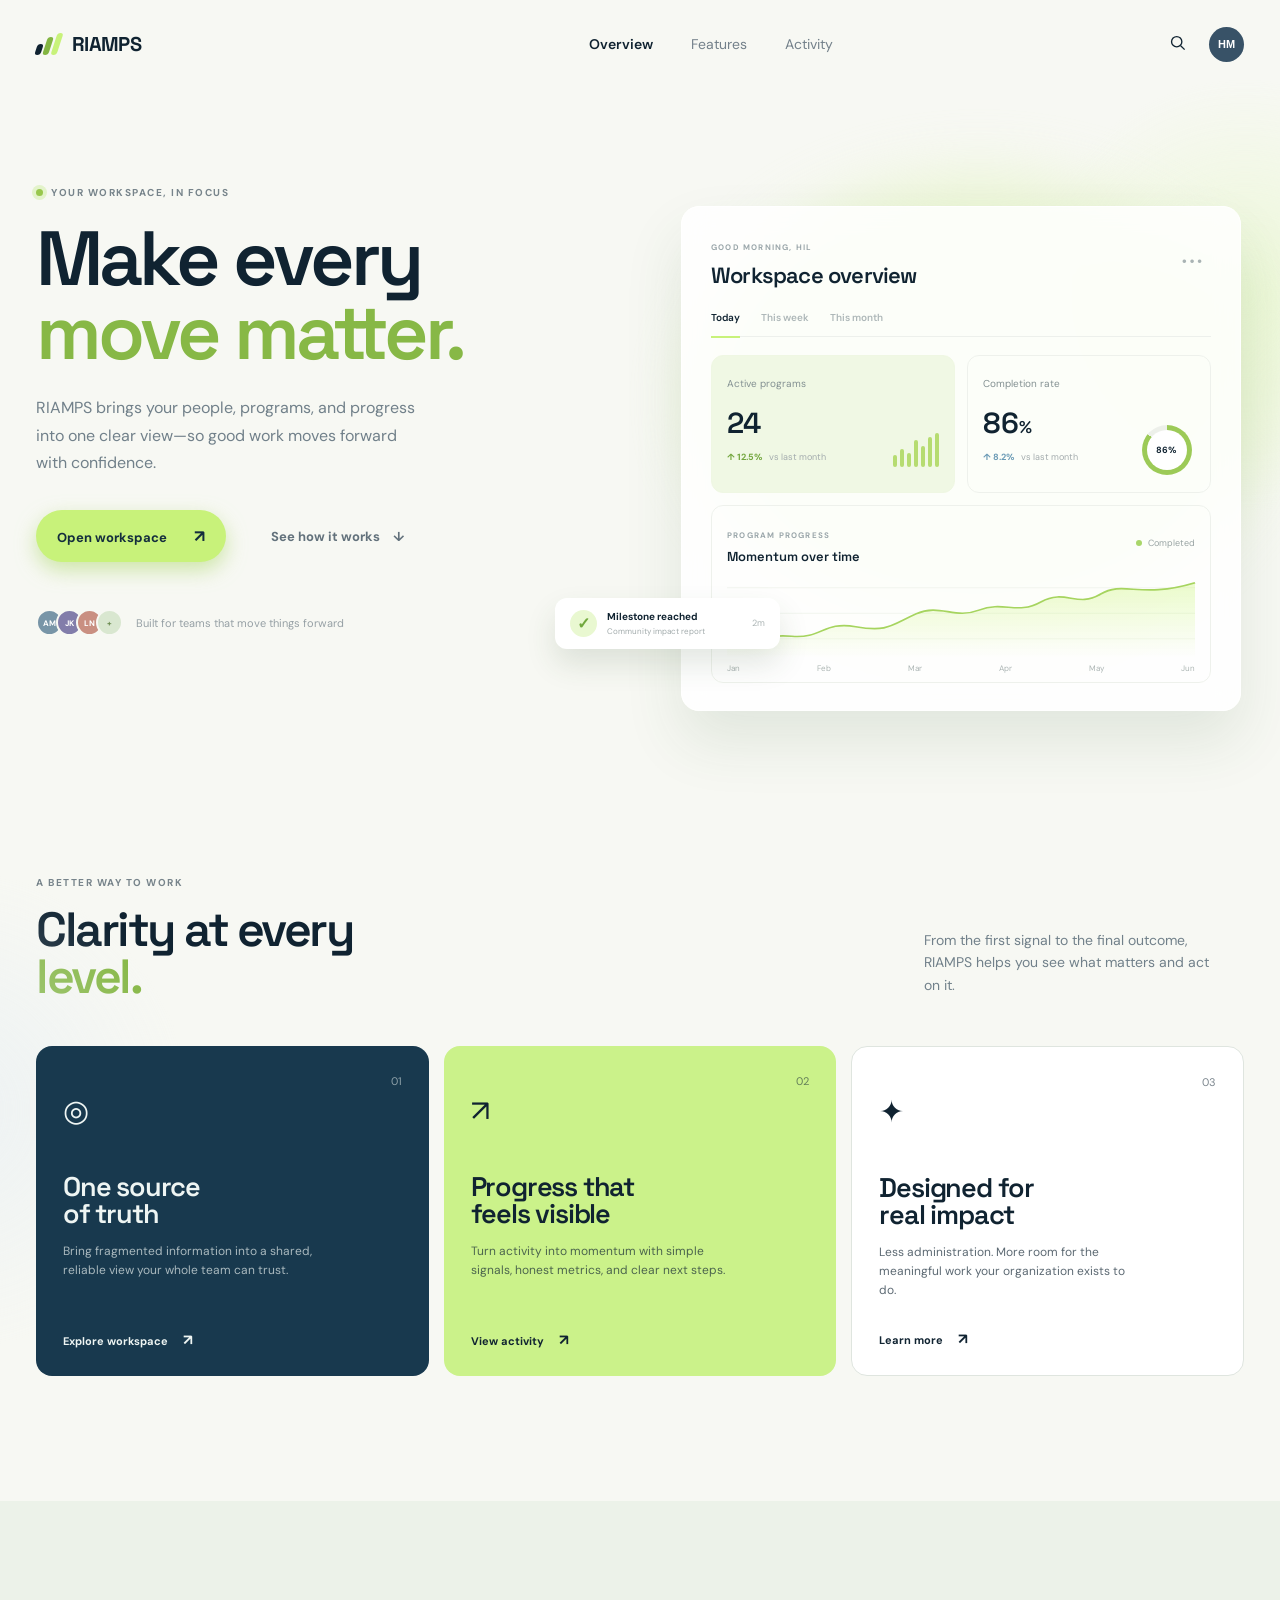
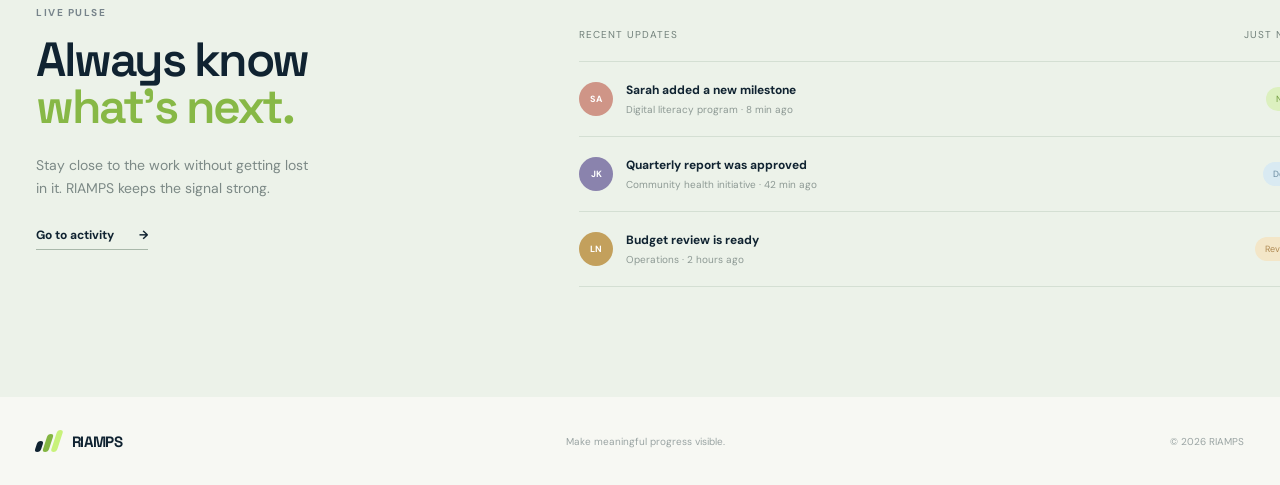
==== index.html @ b6c34f42 "Create modern responsive RIAMPS frontend" ====
<!doctype html>
<html lang="en">
  <head>
    <meta charset="UTF-8" />
    <meta name="viewport" content="width=device-width, initial-scale=1.0" />
    <meta name="theme-color" content="#071a2b" />
    <meta name="description" content="RIAMPS — one calm workspace for people, work, and insight." />
    <title>RIAMPS — Modern operations workspace</title>
    <link rel="preconnect" href="https://fonts.googleapis.com" />
    <link rel="preconnect" href="https://fonts.gstatic.com" crossorigin />
    <link href="https://fonts.googleapis.com/css2?family=DM+Sans:wght@400;500;600;700&family=Space+Grotesk:wght@500;600;700&display=swap" rel="stylesheet" />
    <link rel="stylesheet" href="styles.css" />
  </head>
  <body>
    <div class="ambient ambient-one"></div>
    <div class="ambient ambient-two"></div>

    <header class="site-header">
      <a class="brand" href="#top" aria-label="RIAMPS home">
        <span class="brand-mark"><span></span><span></span><span></span></span>
        <span>RIAMPS</span>
      </a>
      <nav class="main-nav" aria-label="Main navigation">
        <a class="active" href="#overview">Overview</a>
        <a href="#features">Features</a>
        <a href="#activity">Activity</a>
      </nav>
      <div class="header-actions">
        <button class="icon-button" aria-label="Search"><svg viewBox="0 0 24 24" aria-hidden="true"><circle cx="11" cy="11" r="6.5"></circle><path d="m16 16 5 5"></path></svg></button>
        <button class="avatar" aria-label="Open profile">HM</button>
        <button class="mobile-menu" aria-label="Open menu">☰</button>
      </div>
    </header>

    <main id="top">
      <section class="hero" id="overview">
        <div class="hero-copy">
          <div class="eyebrow"><span class="live-dot"></span> Your workspace, in focus</div>
          <h1>Make every<br /><em>move matter.</em></h1>
          <p class="hero-text">RIAMPS brings your people, programs, and progress into one clear view—so good work moves forward with confidence.</p>
          <div class="hero-actions">
            <a class="button button-primary" href="#workspace">Open workspace <span>↗</span></a>
            <a class="button button-quiet" href="#features">See how it works <span>↓</span></a>
          </div>
          <div class="trusted"><div class="mini-avatars"><i>AM</i><i>JK</i><i>LN</i><i>+</i></div><span>Built for teams that move things forward</span></div>
        </div>
        <div class="hero-visual" id="workspace">
          <div class="visual-glow"></div>
          <div class="dashboard-card">
            <div class="dash-top"><div><span class="small-label">Good morning, Hil</span><h2>Workspace overview</h2></div><button class="more">•••</button></div>
            <div class="dash-date"><span class="date-pill active">Today</span><span class="date-pill">This week</span><span class="date-pill">This month</span></div>
            <div class="stat-grid"><div class="stat-card accent"><span>Active programs</span><strong>24</strong><small><b>↑ 12.5%</b> vs last month</small><div class="spark"><i></i><i></i><i></i><i></i><i></i><i></i><i></i></div></div><div class="stat-card"><span>Completion rate</span><strong>86<span>%</span></strong><small><b class="blue">↑ 8.2%</b> vs last month</small><div class="ring"><div>86%</div></div></div></div>
            <div class="chart-card"><div class="chart-heading"><div><span class="small-label">Program progress</span><h3>Momentum over time</h3></div><span class="legend"><i></i> Completed</span></div><svg class="chart" viewBox="0 0 520 130" preserveAspectRatio="none" aria-label="Upward progress chart"><defs><linearGradient id="area" x1="0" x2="0" y1="0" y2="1"><stop offset="0" stop-color="#c5f36a" stop-opacity=".34"/><stop offset="1" stop-color="#c5f36a" stop-opacity="0"/></linearGradient></defs><path class="grid-line" d="M0 20H520M0 60H520M0 100H520"/><path class="area" d="M0 108 C35 108 38 92 72 96 S107 72 143 81 S183 78 210 61 S252 70 280 55 S322 63 349 42 S389 52 415 30 S459 38 520 12 V130 H0Z"/><path class="line" d="M0 108 C35 108 38 92 72 96 S107 72 143 81 S183 78 210 61 S252 70 280 55 S322 63 349 42 S389 52 415 30 S459 38 520 12"/></svg><div class="chart-labels"><span>Jan</span><span>Feb</span><span>Mar</span><span>Apr</span><span>May</span><span>Jun</span></div></div>
          </div>
          <div class="floating-note"><span class="check">✓</span><div><strong>Milestone reached</strong><small>Community impact report</small></div><span class="note-time">2m</span></div>
        </div>
      </section>

      <section class="feature-section" id="features">
        <div class="section-heading"><div><span class="eyebrow">A better way to work</span><h2>Clarity at every<br /><em>level.</em></h2></div><p>From the first signal to the final outcome, RIAMPS helps you see what matters and act on it.</p></div>
        <div class="feature-grid"><article class="feature-card feature-dark"><span class="feature-number">01</span><div class="feature-icon">◎</div><h3>One source<br />of truth</h3><p>Bring fragmented information into a shared, reliable view your whole team can trust.</p><a href="#workspace">Explore workspace <span>↗</span></a></article><article class="feature-card feature-lime"><span class="feature-number">02</span><div class="feature-icon">↗</div><h3>Progress that<br />feels visible</h3><p>Turn activity into momentum with simple signals, honest metrics, and clear next steps.</p><a href="#activity">View activity <span>↗</span></a></article><article class="feature-card feature-paper"><span class="feature-number">03</span><div class="feature-icon">✦</div><h3>Designed for<br />real impact</h3><p>Less administration. More room for the meaningful work your organization exists to do.</p><a href="#top">Learn more <span>↗</span></a></article></div>
      </section>

      <section class="activity-section" id="activity"><div class="activity-intro"><span class="eyebrow">Live pulse</span><h2>Always know<br /><em>what’s next.</em></h2><p>Stay close to the work without getting lost in it. RIAMPS keeps the signal strong.</p><a class="text-link" href="#top">Go to activity <span>→</span></a></div><div class="activity-list"><div class="activity-header"><span>Recent updates</span><span>Just now</span></div><div class="activity-item"><span class="activity-avatar coral">SA</span><div><strong>Sarah added a new milestone</strong><small>Digital literacy program · 8 min ago</small></div><span class="status status-new">New</span></div><div class="activity-item"><span class="activity-avatar violet">JK</span><div><strong>Quarterly report was approved</strong><small>Community health initiative · 42 min ago</small></div><span class="status status-done">Done</span></div><div class="activity-item"><span class="activity-avatar gold">LN</span><div><strong>Budget review is ready</strong><small>Operations · 2 hours ago</small></div><span class="status status-review">Review</span></div></div></section>
    </main>
    <footer><a class="brand" href="#top"><span class="brand-mark"><span></span><span></span><span></span></span><span>RIAMPS</span></a><span>Make meaningful progress visible.</span><span>© 2026 RIAMPS</span></footer>
    <script src="app.js"></script>
  </body>
</html>
---- styles.css ----
:root { --ink:#102331; --muted:#71808a; --lime:#c8f27a; --paper:#f7f8f3; --line:#dfe5df; --blue:#193f59; }
* { box-sizing:border-box; }
html { scroll-behavior:smooth; }
body { margin:0; color:var(--ink); background:var(--paper); font-family:'DM Sans',sans-serif; overflow-x:hidden; }
a { color:inherit; text-decoration:none; }
.ambient { position:absolute; border-radius:50%; pointer-events:none; filter:blur(1px); opacity:.55; }
.ambient-one { width:450px;height:450px;right:-190px;top:70px;background:radial-gradient(circle,#e4f8c1 0,transparent 68%); }
.ambient-two { width:500px;height:500px;left:-300px;top:860px;background:radial-gradient(circle,#e5edf4 0,transparent 68%); }
.site-header { width:min(1240px,calc(100% - 72px)); margin:auto; min-height:88px; display:flex; align-items:center; justify-content:space-between; position:relative; z-index:2; }
.brand { display:flex; align-items:center; gap:11px; font:700 20px 'Space Grotesk',sans-serif; letter-spacing:-.7px; }
.brand-mark { display:flex; align-items:flex-end; gap:3px; width:25px; height:22px; }
.brand-mark span { display:block; width:6px; border-radius:5px; background:var(--ink); transform:skew(-18deg); }.brand-mark span:nth-child(1){height:11px}.brand-mark span:nth-child(2){height:18px;background:#83b541}.brand-mark span:nth-child(3){height:22px;background:var(--lime)}
.main-nav { display:flex; gap:38px; margin-left:120px; color:#73808a; font-size:14px; }.main-nav a { padding:10px 0; }.main-nav .active,.main-nav a:hover { color:var(--ink); font-weight:600; }
.header-actions { display:flex; gap:16px; align-items:center; }.icon-button,.more { background:transparent;border:0;color:var(--ink);cursor:pointer; }.icon-button svg { width:19px; height:19px; fill:none; stroke:currentColor; stroke-width:1.7; }.avatar { border:0; width:35px;height:35px;border-radius:50%; color:white; background:#385267; font-size:11px; font-weight:700; }.mobile-menu{display:none;border:0;background:none;font-size:22px}
.hero { width:min(1240px,calc(100% - 72px)); min-height:700px; margin:auto; display:grid; grid-template-columns:43% 57%; align-items:center; padding:38px 0 92px; }.hero-copy { position:relative; z-index:1; }.eyebrow { display:flex;align-items:center;gap:8px;text-transform:uppercase;letter-spacing:1.5px;font-size:10px;font-weight:700;color:#77848b; }.live-dot { width:7px;height:7px;border-radius:50%;background:#98c74c;box-shadow:0 0 0 4px #e3f3ca; }
h1,h2,h3,p { margin-top:0; }.hero h1 { font:600 clamp(54px,6vw,82px)/.96 'Space Grotesk',sans-serif; letter-spacing:-4px; margin:23px 0 25px; }.hero h1 em,.section-heading em,.activity-intro em { font-style:normal;color:#87b846; }.hero-text { max-width:390px; color:var(--muted); font-size:16px; line-height:1.7; }.hero-actions { display:flex;align-items:center;gap:24px;margin:34px 0 47px; }.button { border-radius:50px; padding:15px 21px; font-size:13px;font-weight:700; }.button-primary { color:#142d3d;background:var(--lime); box-shadow:0 8px 20px #b9dd82aa; }.button-primary span { margin-left:24px;font-size:17px; }.button-quiet { color:#62717b; }.button-quiet span { margin-left:10px; }.trusted { display:flex;align-items:center;gap:13px;color:#96a0a5;font-size:11px; }.mini-avatars { display:flex; }.mini-avatars i { display:grid;place-items:center;width:27px;height:27px;border-radius:50%;border:2px solid var(--paper);margin-left:-7px;background:#e5b58c;color:#fff;font-style:normal;font-size:8px;font-weight:700; }.mini-avatars i:first-child{margin:0;background:#7895a7}.mini-avatars i:nth-child(2){background:#827daa}.mini-avatars i:nth-child(3){background:#c98f81}.mini-avatars i:last-child{background:#d9e7d0;color:#6d8c52}
.hero-visual { position:relative; height:475px; }.visual-glow { position:absolute; width:570px;height:450px;top:0;right:-20px;background:#e6f4ca;filter:blur(30px);border-radius:50%;opacity:.75; }.dashboard-card { position:absolute;z-index:1;top:32px;right:3px;width:min(560px,100%);min-height:430px;border:1px solid #fff;background:#ffffffd9;box-shadow:0 30px 60px #2f58321c;border-radius:18px;padding:27px 29px;backdrop-filter:blur(12px); }.dash-top,.chart-heading,.activity-header,.activity-item { display:flex;justify-content:space-between;align-items:center; }.small-label { color:#9aa6aa;text-transform:uppercase;letter-spacing:1.2px;font-size:8px;font-weight:700; }.dash-top h2 { font:600 22px 'Space Grotesk';letter-spacing:-.8px;margin:6px 0 0; }.more { letter-spacing:3px;color:#a9b3b4; }.dash-date { border-bottom:1px solid #edf0ec;margin:22px 0 18px;padding-bottom:12px;display:flex;gap:21px;color:#adb7b8;font-size:10px;font-weight:600; }.date-pill.active { color:var(--ink);position:relative; }.date-pill.active:after{content:'';position:absolute;left:0;right:0;bottom:-14px;height:2px;background:var(--lime)}.stat-grid {display:grid;grid-template-columns:1fr 1fr;gap:12px}.stat-card { min-height:138px;border:1px solid #eef1ec;border-radius:12px;padding:15px;position:relative;overflow:hidden; }.stat-card.accent{background:#f0f8e4;border-color:#eff7e3}.stat-card>span{font-size:10px;color:#839092}.stat-card strong{display:block;font:600 29px 'Space Grotesk';margin:12px 0 3px}.stat-card strong span{font-size:17px}.stat-card small{font-size:9px;color:#a3abad}.stat-card small b{color:#73a63e;margin-right:4px}.stat-card small b.blue{color:#6a9ab5}.spark{position:absolute;right:15px;bottom:25px;display:flex;align-items:end;gap:3px;height:34px}.spark i{display:block;width:4px;background:#b6dc71;border-radius:3px}.spark i:nth-child(1){height:12px}.spark i:nth-child(2){height:18px}.spark i:nth-child(3){height:14px}.spark i:nth-child(4){height:27px}.spark i:nth-child(5){height:21px}.spark i:nth-child(6){height:30px}.spark i:nth-child(7){height:34px}.ring{position:absolute;right:18px;bottom:17px;width:50px;height:50px;border-radius:50%;background:conic-gradient(#9cca57 0 86%,#edf0ea 86%);display:grid;place-items:center}.ring:after{content:'';position:absolute;inset:5px;background:#fff;border-radius:50%}.ring div{position:relative;z-index:1;font-size:9px;font-weight:700}.chart-card{border:1px solid #eef1ec;border-radius:12px;padding:16px 15px 9px;margin-top:12px}.chart-heading h3{margin:5px 0 0;font:600 13px 'Space Grotesk'}.legend{font-size:9px;color:#98a3a3}.legend i{display:inline-block;width:6px;height:6px;background:#a9d66a;border-radius:50%;margin-right:4px}.chart{width:100%;height:83px;margin-top:10px;overflow:visible}.grid-line{stroke:#eef2eb;stroke-width:1}.area{fill:url(#area)}.line{fill:none;stroke:#a6d45f;stroke-width:2.5}.chart-labels{display:flex;justify-content:space-between;color:#abb4b3;font-size:8px}.floating-note{position:absolute;z-index:2;bottom:0;left:0;display:flex;align-items:center;gap:10px;background:#fff;padding:12px 15px;border-radius:12px;box-shadow:0 15px 30px #36512b22;min-width:225px}.check{display:grid;place-items:center;width:27px;height:27px;border-radius:50%;background:#e9f8d1;color:#71a83d;font-weight:bold}.floating-note strong{display:block;font-size:10px}.floating-note small{display:block;color:#a1aaab;font-size:8px;margin-top:3px}.note-time{margin-left:auto;color:#abb4b4;font-size:9px}
.feature-section { width:min(1240px,calc(100% - 72px));margin:auto;padding:88px 0 125px; }.section-heading{display:flex;justify-content:space-between;align-items:end;margin-bottom:46px}.section-heading h2,.activity-intro h2{font:600 48px/.98 'Space Grotesk';letter-spacing:-2.5px;margin:17px 0 0}.section-heading p{max-width:290px;margin:0 30px 4px 0;color:var(--muted);font-size:14px;line-height:1.6}.feature-grid{display:grid;grid-template-columns:repeat(3,1fr);gap:15px}.feature-card{min-height:330px;border-radius:16px;padding:26px 27px;display:flex;flex-direction:column;position:relative}.feature-dark{background:#18394e;color:#eef5f3}.feature-lime{background:#cbf28a}.feature-paper{background:#fff;border:1px solid var(--line)}.feature-number{position:absolute;top:28px;right:27px;font-size:11px;opacity:.55}.feature-icon{font-size:30px;line-height:1;margin-top:24px;margin-bottom:48px}.feature-card h3{font:600 27px/.98 'Space Grotesk';letter-spacing:-1.2px;margin-bottom:15px}.feature-card p{font-size:12px;line-height:1.6;max-width:260px;opacity:.68}.feature-card a{margin-top:auto;font-size:11px;font-weight:700}.feature-card a span{margin-left:12px;font-size:15px}.activity-section{background:#ecf2e9;display:grid;grid-template-columns:40% 60%;padding:105px max(36px,calc((100% - 1240px)/2)) 110px;gap:60px}.activity-intro p{max-width:280px;color:#7c8986;line-height:1.6;font-size:14px;margin:24px 0}.text-link{font-weight:700;font-size:12px;border-bottom:1px solid #a9b8aa;padding-bottom:6px}.text-link span{margin-left:22px}.activity-list{padding-top:22px}.activity-header{padding-bottom:20px;border-bottom:1px solid #d4dfd3;color:#71807a;font-size:10px;text-transform:uppercase;letter-spacing:1px}.activity-item{padding:20px 0;border-bottom:1px solid #d4dfd3;justify-content:flex-start;gap:13px}.activity-item>div{flex:1}.activity-avatar{display:grid;place-items:center;width:34px;height:34px;border-radius:50%;color:#fff;font-size:9px;font-weight:700}.coral{background:#cf9587}.violet{background:#8a83ad}.gold{background:#c3a05c}.activity-item strong{display:block;font-size:12px}.activity-item small{display:block;color:#8d9994;font-size:10px;margin-top:5px}.status{font-size:9px;padding:6px 10px;border-radius:20px}.status-new{color:#719c3e;background:#dcf0bf}.status-done{color:#688b9f;background:#d9eaf2}.status-review{color:#af8951;background:#f3e6c8}footer{width:min(1240px,calc(100% - 72px));margin:auto;padding:33px 0;display:flex;justify-content:space-between;align-items:center;color:#9aa4a3;font-size:10px}footer .brand{color:var(--ink);font-size:15px}
@media (max-width:850px){.site-header,.hero,.feature-section,footer{width:calc(100% - 40px)}.main-nav{margin-left:0;gap:18px}.hero{grid-template-columns:1fr;padding-top:60px}.hero-copy{margin-bottom:45px}.hero-visual{height:450px}.section-heading{display:block}.section-heading p{margin-top:24px}.feature-grid{grid-template-columns:1fr}.feature-card{min-height:280px}.activity-section{grid-template-columns:1fr;padding:75px 20px;gap:35px}}
@media (max-width:560px){.site-header{min-height:72px}.main-nav,.icon-button{display:none}.mobile-menu{display:block}.hero h1{font-size:57px;letter-spacing:-3px}.hero{padding-top:55px}.hero-actions{gap:6px;flex-wrap:wrap}.trusted{font-size:10px}.hero-visual{height:405px}.dashboard-card{padding:20px 14px;top:16px}.dash-top h2{font-size:18px}.floating-note{left:8px;bottom:0}.visual-glow{right:-150px}.feature-section{padding:65px 0 80px}.section-heading h2,.activity-intro h2{font-size:40px}.activity-item{align-items:flex-start}.status{display:none}footer{display:block}footer>*{display:block;margin:12px 0}.chart-card{padding:12px 10px}.date-pill:nth-child(3){display:none}}
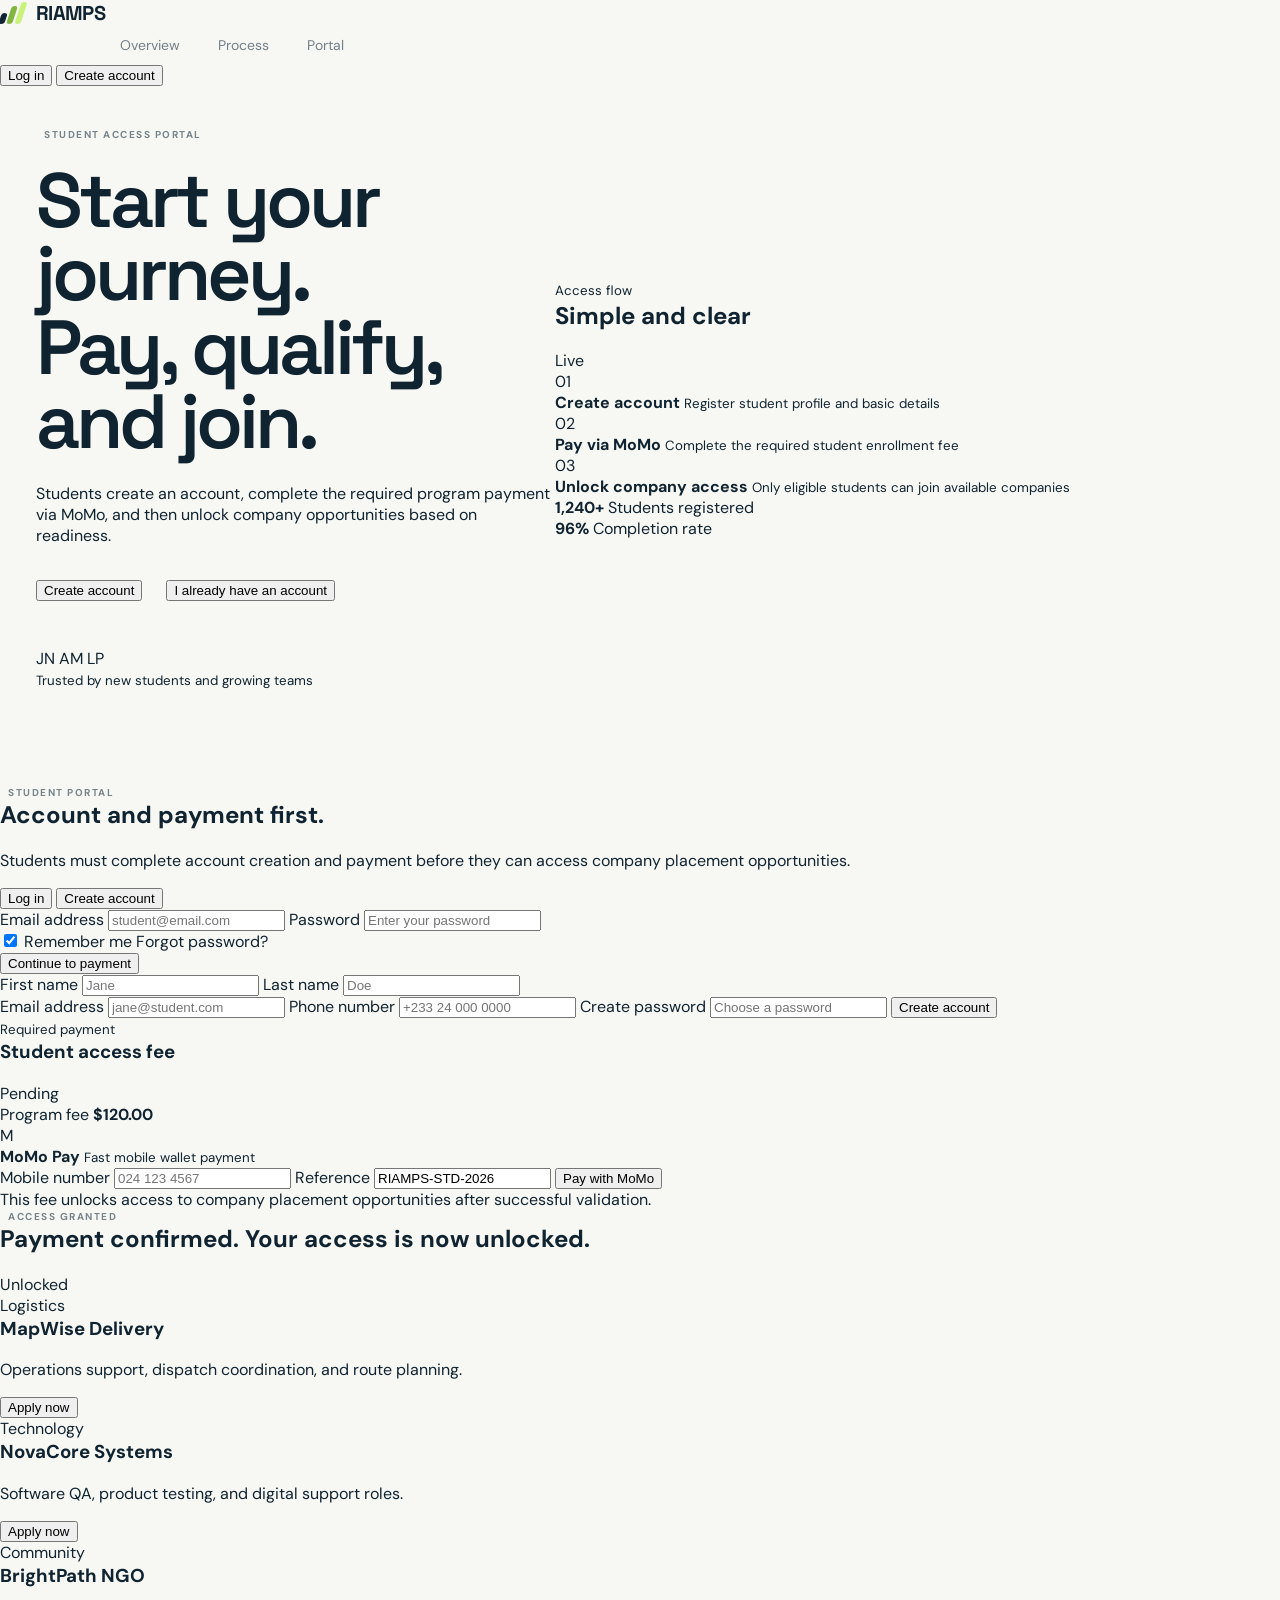
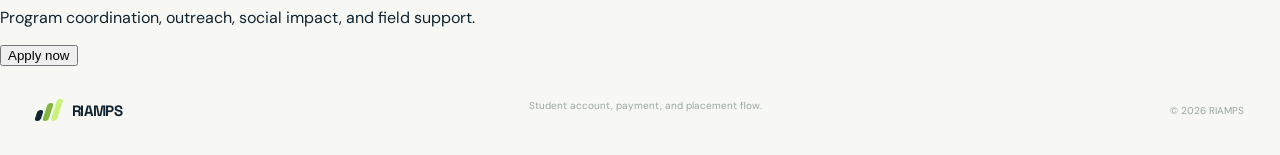
==== commit fd6555a4: "Add a modern RIAMPS student portal flow with account creation, MoMo payment, and company access unlo" ====
--- a/index.html
+++ b/index.html
@@ -3,67 +3,274 @@
   <head>
     <meta charset="UTF-8" />
     <meta name="viewport" content="width=device-width, initial-scale=1.0" />
-    <meta name="theme-color" content="#071a2b" />
-    <meta name="description" content="RIAMPS — one calm workspace for people, work, and insight." />
-    <title>RIAMPS — Modern operations workspace</title>
+    <meta name="description" content="RIAMPS student access portal for account creation, MoMo payment, and company placement." />
+    <meta name="theme-color" content="#0a1728" />
+    <title>RIAMPS | Student Access Portal</title>
     <link rel="preconnect" href="https://fonts.googleapis.com" />
     <link rel="preconnect" href="https://fonts.gstatic.com" crossorigin />
     <link href="https://fonts.googleapis.com/css2?family=DM+Sans:wght@400;500;600;700&family=Space+Grotesk:wght@500;600;700&display=swap" rel="stylesheet" />
     <link rel="stylesheet" href="styles.css" />
   </head>
   <body>
-    <div class="ambient ambient-one"></div>
-    <div class="ambient ambient-two"></div>
-
-    <header class="site-header">
-      <a class="brand" href="#top" aria-label="RIAMPS home">
-        <span class="brand-mark"><span></span><span></span><span></span></span>
-        <span>RIAMPS</span>
-      </a>
+    <div class="page-glow glow-one"></div>
+    <div class="page-glow glow-two"></div>
+
+    <header class="topbar">
+      <div class="brand-wrap">
+        <a href="#top" class="brand" aria-label="RIAMPS home">
+          <span class="brand-mark">
+            <span></span>
+            <span></span>
+            <span></span>
+          </span>
+          <span>RIAMPS</span>
+        </a>
+      </div>
+
       <nav class="main-nav" aria-label="Main navigation">
-        <a class="active" href="#overview">Overview</a>
-        <a href="#features">Features</a>
-        <a href="#activity">Activity</a>
+        <a href="#overview">Overview</a>
+        <a href="#process">Process</a>
+        <a href="#portal">Portal</a>
       </nav>
-      <div class="header-actions">
-        <button class="icon-button" aria-label="Search"><svg viewBox="0 0 24 24" aria-hidden="true"><circle cx="11" cy="11" r="6.5"></circle><path d="m16 16 5 5"></path></svg></button>
-        <button class="avatar" aria-label="Open profile">HM</button>
-        <button class="mobile-menu" aria-label="Open menu">☰</button>
+
+      <div class="nav-cta">
+        <button class="ghost-button" data-target="loginForm">Log in</button>
+        <button class="primary-button" data-target="signupForm">Create account</button>
       </div>
     </header>
 
     <main id="top">
       <section class="hero" id="overview">
         <div class="hero-copy">
-          <div class="eyebrow"><span class="live-dot"></span> Your workspace, in focus</div>
-          <h1>Make every<br /><em>move matter.</em></h1>
-          <p class="hero-text">RIAMPS brings your people, programs, and progress into one clear view—so good work moves forward with confidence.</p>
+          <span class="eyebrow"><span class="pulse"></span> Student access portal</span>
+          <h1>Start your journey.<br /><span>Pay, qualify, and join.</span></h1>
+          <p>
+            Students create an account, complete the required program payment via
+            MoMo, and then unlock company opportunities based on readiness.
+          </p>
+
           <div class="hero-actions">
-            <a class="button button-primary" href="#workspace">Open workspace <span>↗</span></a>
-            <a class="button button-quiet" href="#features">See how it works <span>↓</span></a>
-          </div>
-          <div class="trusted"><div class="mini-avatars"><i>AM</i><i>JK</i><i>LN</i><i>+</i></div><span>Built for teams that move things forward</span></div>
-        </div>
-        <div class="hero-visual" id="workspace">
-          <div class="visual-glow"></div>
-          <div class="dashboard-card">
-            <div class="dash-top"><div><span class="small-label">Good morning, Hil</span><h2>Workspace overview</h2></div><button class="more">•••</button></div>
-            <div class="dash-date"><span class="date-pill active">Today</span><span class="date-pill">This week</span><span class="date-pill">This month</span></div>
-            <div class="stat-grid"><div class="stat-card accent"><span>Active programs</span><strong>24</strong><small><b>↑ 12.5%</b> vs last month</small><div class="spark"><i></i><i></i><i></i><i></i><i></i><i></i><i></i></div></div><div class="stat-card"><span>Completion rate</span><strong>86<span>%</span></strong><small><b class="blue">↑ 8.2%</b> vs last month</small><div class="ring"><div>86%</div></div></div></div>
-            <div class="chart-card"><div class="chart-heading"><div><span class="small-label">Program progress</span><h3>Momentum over time</h3></div><span class="legend"><i></i> Completed</span></div><svg class="chart" viewBox="0 0 520 130" preserveAspectRatio="none" aria-label="Upward progress chart"><defs><linearGradient id="area" x1="0" x2="0" y1="0" y2="1"><stop offset="0" stop-color="#c5f36a" stop-opacity=".34"/><stop offset="1" stop-color="#c5f36a" stop-opacity="0"/></linearGradient></defs><path class="grid-line" d="M0 20H520M0 60H520M0 100H520"/><path class="area" d="M0 108 C35 108 38 92 72 96 S107 72 143 81 S183 78 210 61 S252 70 280 55 S322 63 349 42 S389 52 415 30 S459 38 520 12 V130 H0Z"/><path class="line" d="M0 108 C35 108 38 92 72 96 S107 72 143 81 S183 78 210 61 S252 70 280 55 S322 63 349 42 S389 52 415 30 S459 38 520 12"/></svg><div class="chart-labels"><span>Jan</span><span>Feb</span><span>Mar</span><span>Apr</span><span>May</span><span>Jun</span></div></div>
-          </div>
-          <div class="floating-note"><span class="check">✓</span><div><strong>Milestone reached</strong><small>Community impact report</small></div><span class="note-time">2m</span></div>
+            <button class="primary-button large" data-target="signupForm">Create account</button>
+            <button class="secondary-button large" data-target="loginForm">I already have an account</button>
+          </div>
+
+          <div class="trust-row">
+            <div class="avatars">
+              <span>JN</span>
+              <span>AM</span>
+              <span>LP</span>
+            </div>
+            <small>Trusted by new students and growing teams</small>
+          </div>
+        </div>
+
+        <div class="hero-card" id="process">
+          <div class="card-header">
+            <div>
+              <small>Access flow</small>
+              <h2>Simple and clear</h2>
+            </div>
+            <span class="status-pill success">Live</span>
+          </div>
+
+          <div class="step-list">
+            <div class="step-item">
+              <span class="step-num">01</span>
+              <div>
+                <strong>Create account</strong>
+                <small>Register student profile and basic details</small>
+              </div>
+            </div>
+
+            <div class="step-item">
+              <span class="step-num">02</span>
+              <div>
+                <strong>Pay via MoMo</strong>
+                <small>Complete the required student enrollment fee</small>
+              </div>
+            </div>
+
+            <div class="step-item">
+              <span class="step-num">03</span>
+              <div>
+                <strong>Unlock company access</strong>
+                <small>Only eligible students can join available companies</small>
+              </div>
+            </div>
+          </div>
+
+          <div class="mini-metrics">
+            <div>
+              <strong>1,240+</strong>
+              <span>Students registered</span>
+            </div>
+            <div>
+              <strong>96%</strong>
+              <span>Completion rate</span>
+            </div>
+          </div>
         </div>
       </section>
 
-      <section class="feature-section" id="features">
-        <div class="section-heading"><div><span class="eyebrow">A better way to work</span><h2>Clarity at every<br /><em>level.</em></h2></div><p>From the first signal to the final outcome, RIAMPS helps you see what matters and act on it.</p></div>
-        <div class="feature-grid"><article class="feature-card feature-dark"><span class="feature-number">01</span><div class="feature-icon">◎</div><h3>One source<br />of truth</h3><p>Bring fragmented information into a shared, reliable view your whole team can trust.</p><a href="#workspace">Explore workspace <span>↗</span></a></article><article class="feature-card feature-lime"><span class="feature-number">02</span><div class="feature-icon">↗</div><h3>Progress that<br />feels visible</h3><p>Turn activity into momentum with simple signals, honest metrics, and clear next steps.</p><a href="#activity">View activity <span>↗</span></a></article><article class="feature-card feature-paper"><span class="feature-number">03</span><div class="feature-icon">✦</div><h3>Designed for<br />real impact</h3><p>Less administration. More room for the meaningful work your organization exists to do.</p><a href="#top">Learn more <span>↗</span></a></article></div>
+      <section class="portal-panel" id="portal">
+        <div class="portal-intro">
+          <span class="eyebrow dark">
+            <span class="pulse"></span> Student portal
+          </span>
+          <h2>Account and payment first.</h2>
+          <p>
+            Students must complete account creation and payment before they can access
+            company placement opportunities.
+          </p>
+        </div>
+
+        <div class="portal-shell">
+          <div class="auth-panel">
+            <div class="tabs">
+              <button class="tab-button active" data-form="loginForm">Log in</button>
+              <button class="tab-button" data-form="signupForm">Create account</button>
+            </div>
+
+            <form id="loginForm" class="auth-form active">
+              <label>
+                <span>Email address</span>
+                <input type="email" placeholder="student@email.com" required />
+              </label>
+              <label>
+                <span>Password</span>
+                <input type="password" placeholder="Enter your password" required />
+              </label>
+              <div class="meta-row">
+                <label class="checkbox-wrap">
+                  <input type="checkbox" checked />
+                  <span>Remember me</span>
+                </label>
+                <a href="#">Forgot password?</a>
+              </div>
+              <button type="submit" class="primary-button full">Continue to payment</button>
+            </form>
+
+            <form id="signupForm" class="auth-form">
+              <div class="two-column">
+                <label>
+                  <span>First name</span>
+                  <input type="text" placeholder="Jane" required />
+                </label>
+                <label>
+                  <span>Last name</span>
+                  <input type="text" placeholder="Doe" required />
+                </label>
+              </div>
+              <label>
+                <span>Email address</span>
+                <input type="email" placeholder="jane@student.com" required />
+              </label>
+              <label>
+                <span>Phone number</span>
+                <input type="tel" placeholder="+233 24 000 0000" required />
+              </label>
+              <label>
+                <span>Create password</span>
+                <input type="password" placeholder="Choose a password" required />
+              </label>
+              <button type="submit" class="primary-button full">Create account</button>
+            </form>
+          </div>
+
+          <aside class="payment-panel" id="paymentPanel">
+            <div class="payment-header">
+              <div>
+                <small>Required payment</small>
+                <h3>Student access fee</h3>
+              </div>
+              <span class="status-pill warning">Pending</span>
+            </div>
+
+            <div class="amount-box">
+              <span>Program fee</span>
+              <strong>$120.00</strong>
+            </div>
+
+            <div class="payment-methods">
+              <div class="method active">
+                <span class="method-icon">M</span>
+                <div>
+                  <strong>MoMo Pay</strong>
+                  <small>Fast mobile wallet payment</small>
+                </div>
+              </div>
+            </div>
+
+            <form class="momo-form" id="momoForm">
+              <label>
+                <span>Mobile number</span>
+                <input type="tel" placeholder="024 123 4567" required />
+              </label>
+              <label>
+                <span>Reference</span>
+                <input type="text" value="RIAMPS-STD-2026" readonly />
+              </label>
+              <button type="submit" class="primary-button full">Pay with MoMo</button>
+            </form>
+
+            <div class="payment-note">
+              This fee unlocks access to company placement opportunities after successful validation.
+            </div>
+          </aside>
+        </div>
       </section>
 
-      <section class="activity-section" id="activity"><div class="activity-intro"><span class="eyebrow">Live pulse</span><h2>Always know<br /><em>what’s next.</em></h2><p>Stay close to the work without getting lost in it. RIAMPS keeps the signal strong.</p><a class="text-link" href="#top">Go to activity <span>→</span></a></div><div class="activity-list"><div class="activity-header"><span>Recent updates</span><span>Just now</span></div><div class="activity-item"><span class="activity-avatar coral">SA</span><div><strong>Sarah added a new milestone</strong><small>Digital literacy program · 8 min ago</small></div><span class="status status-new">New</span></div><div class="activity-item"><span class="activity-avatar violet">JK</span><div><strong>Quarterly report was approved</strong><small>Community health initiative · 42 min ago</small></div><span class="status status-done">Done</span></div><div class="activity-item"><span class="activity-avatar gold">LN</span><div><strong>Budget review is ready</strong><small>Operations · 2 hours ago</small></div><span class="status status-review">Review</span></div></div></section>
+      <section class="company-access hidden" id="companyAccess">
+        <div class="access-card">
+          <div class="access-card-top">
+            <div>
+              <span class="eyebrow dark"><span class="pulse"></span> Access granted</span>
+              <h2>Payment confirmed. Your access is now unlocked.</h2>
+            </div>
+            <span class="status-pill success">Unlocked</span>
+          </div>
+
+          <div class="company-grid">
+            <article class="company-card">
+              <span class="company-tag">Logistics</span>
+              <h3>MapWise Delivery</h3>
+              <p>Operations support, dispatch coordination, and route planning.</p>
+              <button class="secondary-button small">Apply now</button>
+            </article>
+
+            <article class="company-card">
+              <span class="company-tag">Technology</span>
+              <h3>NovaCore Systems</h3>
+              <p>Software QA, product testing, and digital support roles.</p>
+              <button class="secondary-button small">Apply now</button>
+            </article>
+
+            <article class="company-card">
+              <span class="company-tag">Community</span>
+              <h3>BrightPath NGO</h3>
+              <p>Program coordination, outreach, social impact, and field support.</p>
+              <button class="secondary-button small">Apply now</button>
+            </article>
+          </div>
+        </div>
+      </section>
     </main>
-    <footer><a class="brand" href="#top"><span class="brand-mark"><span></span><span></span><span></span></span><span>RIAMPS</span></a><span>Make meaningful progress visible.</span><span>© 2026 RIAMPS</span></footer>
+
+    <footer>
+      <div class="footer-brand">
+        <a href="#top" class="brand" aria-label="RIAMPS home">
+          <span class="brand-mark">
+            <span></span>
+            <span></span>
+            <span></span>
+          </span>
+          <span>RIAMPS</span>
+        </a>
+      </div>
+      <p>Student account, payment, and placement flow.</p>
+      <span>© 2026 RIAMPS</span>
+    </footer>
+
     <script src="app.js"></script>
   </body>
 </html>
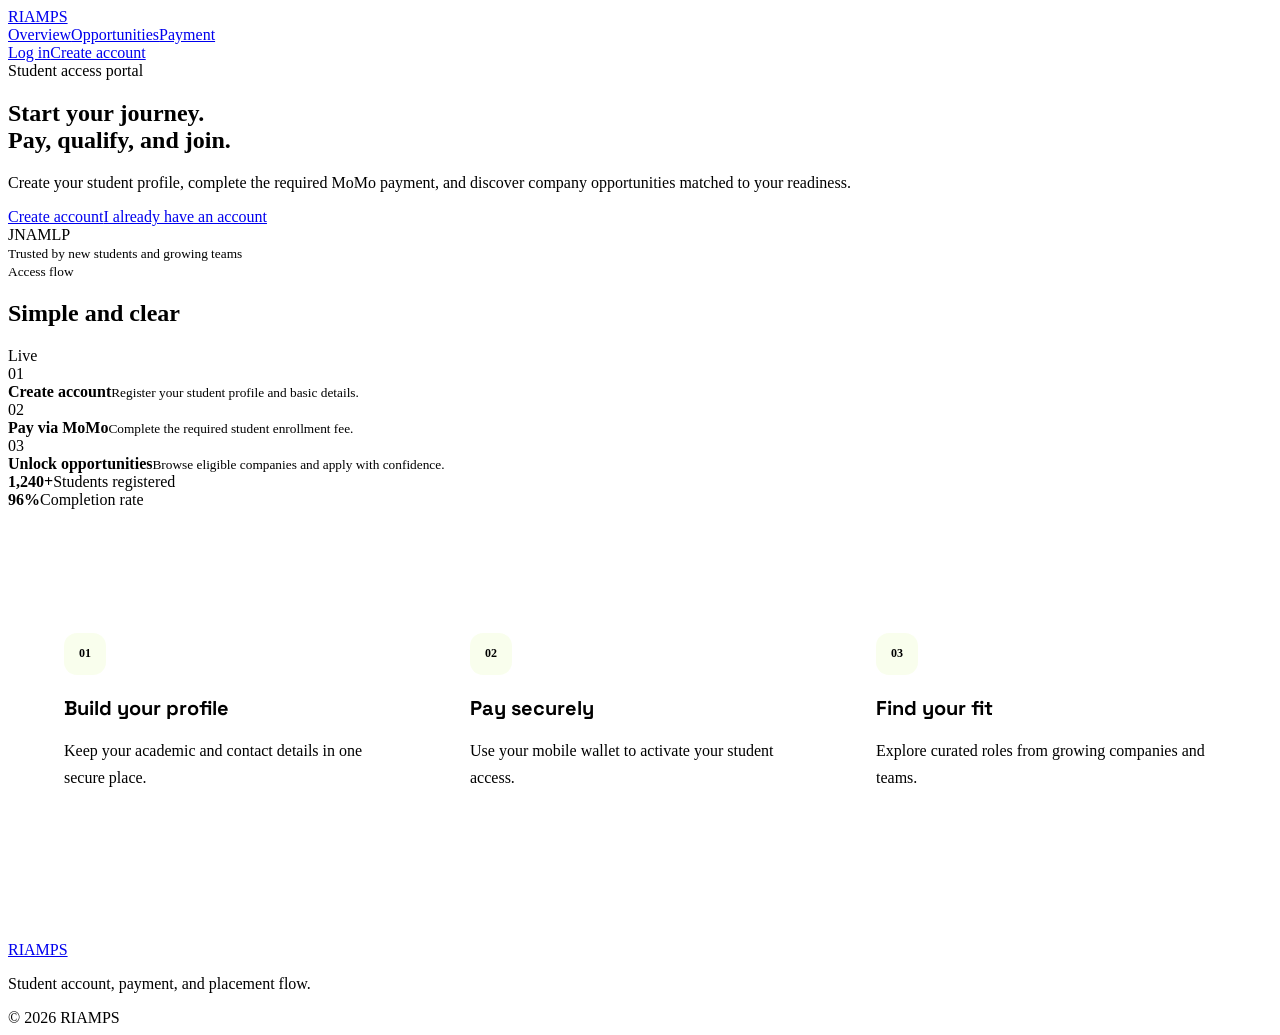
==== commit 0bb9793f: "Implement multi-page frontend flow for RIAMPS" ====
--- a/index.html
+++ b/index.html
@@ -3,8 +3,8 @@
   <head>
     <meta charset="UTF-8" />
     <meta name="viewport" content="width=device-width, initial-scale=1.0" />
-    <meta name="description" content="RIAMPS student access portal for account creation, MoMo payment, and company placement." />
-    <meta name="theme-color" content="#0a1728" />
+    <meta name="description" content="RIAMPS student access portal." />
+    <meta name="theme-color" content="#091923" />
     <title>RIAMPS | Student Access Portal</title>
     <link rel="preconnect" href="https://fonts.googleapis.com" />
     <link rel="preconnect" href="https://fonts.gstatic.com" crossorigin />
@@ -12,265 +12,13 @@
     <link rel="stylesheet" href="styles.css" />
   </head>
   <body>
-    <div class="page-glow glow-one"></div>
-    <div class="page-glow glow-two"></div>
-
-    <header class="topbar">
-      <div class="brand-wrap">
-        <a href="#top" class="brand" aria-label="RIAMPS home">
-          <span class="brand-mark">
-            <span></span>
-            <span></span>
-            <span></span>
-          </span>
-          <span>RIAMPS</span>
-        </a>
-      </div>
-
-      <nav class="main-nav" aria-label="Main navigation">
-        <a href="#overview">Overview</a>
-        <a href="#process">Process</a>
-        <a href="#portal">Portal</a>
-      </nav>
-
-      <div class="nav-cta">
-        <button class="ghost-button" data-target="loginForm">Log in</button>
-        <button class="primary-button" data-target="signupForm">Create account</button>
-      </div>
-    </header>
-
-    <main id="top">
-      <section class="hero" id="overview">
-        <div class="hero-copy">
-          <span class="eyebrow"><span class="pulse"></span> Student access portal</span>
-          <h1>Start your journey.<br /><span>Pay, qualify, and join.</span></h1>
-          <p>
-            Students create an account, complete the required program payment via
-            MoMo, and then unlock company opportunities based on readiness.
-          </p>
-
-          <div class="hero-actions">
-            <button class="primary-button large" data-target="signupForm">Create account</button>
-            <button class="secondary-button large" data-target="loginForm">I already have an account</button>
-          </div>
-
-          <div class="trust-row">
-            <div class="avatars">
-              <span>JN</span>
-              <span>AM</span>
-              <span>LP</span>
-            </div>
-            <small>Trusted by new students and growing teams</small>
-          </div>
-        </div>
-
-        <div class="hero-card" id="process">
-          <div class="card-header">
-            <div>
-              <small>Access flow</small>
-              <h2>Simple and clear</h2>
-            </div>
-            <span class="status-pill success">Live</span>
-          </div>
-
-          <div class="step-list">
-            <div class="step-item">
-              <span class="step-num">01</span>
-              <div>
-                <strong>Create account</strong>
-                <small>Register student profile and basic details</small>
-              </div>
-            </div>
-
-            <div class="step-item">
-              <span class="step-num">02</span>
-              <div>
-                <strong>Pay via MoMo</strong>
-                <small>Complete the required student enrollment fee</small>
-              </div>
-            </div>
-
-            <div class="step-item">
-              <span class="step-num">03</span>
-              <div>
-                <strong>Unlock company access</strong>
-                <small>Only eligible students can join available companies</small>
-              </div>
-            </div>
-          </div>
-
-          <div class="mini-metrics">
-            <div>
-              <strong>1,240+</strong>
-              <span>Students registered</span>
-            </div>
-            <div>
-              <strong>96%</strong>
-              <span>Completion rate</span>
-            </div>
-          </div>
-        </div>
-      </section>
-
-      <section class="portal-panel" id="portal">
-        <div class="portal-intro">
-          <span class="eyebrow dark">
-            <span class="pulse"></span> Student portal
-          </span>
-          <h2>Account and payment first.</h2>
-          <p>
-            Students must complete account creation and payment before they can access
-            company placement opportunities.
-          </p>
-        </div>
-
-        <div class="portal-shell">
-          <div class="auth-panel">
-            <div class="tabs">
-              <button class="tab-button active" data-form="loginForm">Log in</button>
-              <button class="tab-button" data-form="signupForm">Create account</button>
-            </div>
-
-            <form id="loginForm" class="auth-form active">
-              <label>
-                <span>Email address</span>
-                <input type="email" placeholder="student@email.com" required />
-              </label>
-              <label>
-                <span>Password</span>
-                <input type="password" placeholder="Enter your password" required />
-              </label>
-              <div class="meta-row">
-                <label class="checkbox-wrap">
-                  <input type="checkbox" checked />
-                  <span>Remember me</span>
-                </label>
-                <a href="#">Forgot password?</a>
-              </div>
-              <button type="submit" class="primary-button full">Continue to payment</button>
-            </form>
-
-            <form id="signupForm" class="auth-form">
-              <div class="two-column">
-                <label>
-                  <span>First name</span>
-                  <input type="text" placeholder="Jane" required />
-                </label>
-                <label>
-                  <span>Last name</span>
-                  <input type="text" placeholder="Doe" required />
-                </label>
-              </div>
-              <label>
-                <span>Email address</span>
-                <input type="email" placeholder="jane@student.com" required />
-              </label>
-              <label>
-                <span>Phone number</span>
-                <input type="tel" placeholder="+233 24 000 0000" required />
-              </label>
-              <label>
-                <span>Create password</span>
-                <input type="password" placeholder="Choose a password" required />
-              </label>
-              <button type="submit" class="primary-button full">Create account</button>
-            </form>
-          </div>
-
-          <aside class="payment-panel" id="paymentPanel">
-            <div class="payment-header">
-              <div>
-                <small>Required payment</small>
-                <h3>Student access fee</h3>
-              </div>
-              <span class="status-pill warning">Pending</span>
-            </div>
-
-            <div class="amount-box">
-              <span>Program fee</span>
-              <strong>$120.00</strong>
-            </div>
-
-            <div class="payment-methods">
-              <div class="method active">
-                <span class="method-icon">M</span>
-                <div>
-                  <strong>MoMo Pay</strong>
-                  <small>Fast mobile wallet payment</small>
-                </div>
-              </div>
-            </div>
-
-            <form class="momo-form" id="momoForm">
-              <label>
-                <span>Mobile number</span>
-                <input type="tel" placeholder="024 123 4567" required />
-              </label>
-              <label>
-                <span>Reference</span>
-                <input type="text" value="RIAMPS-STD-2026" readonly />
-              </label>
-              <button type="submit" class="primary-button full">Pay with MoMo</button>
-            </form>
-
-            <div class="payment-note">
-              This fee unlocks access to company placement opportunities after successful validation.
-            </div>
-          </aside>
-        </div>
-      </section>
-
-      <section class="company-access hidden" id="companyAccess">
-        <div class="access-card">
-          <div class="access-card-top">
-            <div>
-              <span class="eyebrow dark"><span class="pulse"></span> Access granted</span>
-              <h2>Payment confirmed. Your access is now unlocked.</h2>
-            </div>
-            <span class="status-pill success">Unlocked</span>
-          </div>
-
-          <div class="company-grid">
-            <article class="company-card">
-              <span class="company-tag">Logistics</span>
-              <h3>MapWise Delivery</h3>
-              <p>Operations support, dispatch coordination, and route planning.</p>
-              <button class="secondary-button small">Apply now</button>
-            </article>
-
-            <article class="company-card">
-              <span class="company-tag">Technology</span>
-              <h3>NovaCore Systems</h3>
-              <p>Software QA, product testing, and digital support roles.</p>
-              <button class="secondary-button small">Apply now</button>
-            </article>
-
-            <article class="company-card">
-              <span class="company-tag">Community</span>
-              <h3>BrightPath NGO</h3>
-              <p>Program coordination, outreach, social impact, and field support.</p>
-              <button class="secondary-button small">Apply now</button>
-            </article>
-          </div>
-        </div>
-      </section>
+    <div class="page-glow glow-one"></div><div class="page-glow glow-two"></div>
+    <header class="topbar"><a href="index.html" class="brand" aria-label="RIAMPS home"><span class="brand-mark"><span></span><span></span><span></span></span><span>RIAMPS</span></a><nav class="main-nav" aria-label="Main navigation"><a class="active" href="index.html">Overview</a><a href="companies.html">Opportunities</a><a href="payment.html">Payment</a></nav><div class="nav-cta"><a class="ghost-button" href="login.html">Log in</a><a class="primary-button" href="signup.html">Create account</a></div></header>
+    <main>
+      <section class="hero home-hero"><div class="hero-copy"><span class="eyebrow"><span class="pulse"></span> Student access portal</span><h1>Start your journey.<br /><span>Pay, qualify, and join.</span></h1><p>Create your student profile, complete the required MoMo payment, and discover company opportunities matched to your readiness.</p><div class="hero-actions"><a class="primary-button large" href="signup.html">Create account</a><a class="secondary-button large" href="login.html">I already have an account</a></div><div class="trust-row"><div class="avatars"><span>JN</span><span>AM</span><span>LP</span></div><small>Trusted by new students and growing teams</small></div></div><div class="hero-card"><div class="card-header"><div><small>Access flow</small><h2>Simple and clear</h2></div><span class="status-pill success">Live</span></div><div class="step-list"><div class="step-item"><span class="step-num">01</span><div><strong>Create account</strong><small>Register your student profile and basic details.</small></div></div><div class="step-item"><span class="step-num">02</span><div><strong>Pay via MoMo</strong><small>Complete the required student enrollment fee.</small></div></div><div class="step-item"><span class="step-num">03</span><div><strong>Unlock opportunities</strong><small>Browse eligible companies and apply with confidence.</small></div></div></div><div class="mini-metrics"><div><strong>1,240+</strong><span>Students registered</span></div><div><strong>96%</strong><span>Completion rate</span></div></div></div></section>
+      <section class="feature-strip"><article><span class="feature-icon">01</span><h3>Build your profile</h3><p>Keep your academic and contact details in one secure place.</p></article><article><span class="feature-icon">02</span><h3>Pay securely</h3><p>Use your mobile wallet to activate your student access.</p></article><article><span class="feature-icon">03</span><h3>Find your fit</h3><p>Explore curated roles from growing companies and teams.</p></article></section>
     </main>
-
-    <footer>
-      <div class="footer-brand">
-        <a href="#top" class="brand" aria-label="RIAMPS home">
-          <span class="brand-mark">
-            <span></span>
-            <span></span>
-            <span></span>
-          </span>
-          <span>RIAMPS</span>
-        </a>
-      </div>
-      <p>Student account, payment, and placement flow.</p>
-      <span>© 2026 RIAMPS</span>
-    </footer>
-
+    <footer><a href="index.html" class="brand"><span class="brand-mark"><span></span><span></span><span></span></span><span>RIAMPS</span></a><p>Student account, payment, and placement flow.</p><span>© 2026 RIAMPS</span></footer>
     <script src="app.js"></script>
   </body>
 </html>
--- a/styles.css
+++ b/styles.css
@@ -1,20 +1,27 @@
-:root { --ink:#102331; --muted:#71808a; --lime:#c8f27a; --paper:#f7f8f3; --line:#dfe5df; --blue:#193f59; }
-* { box-sizing:border-box; }
-html { scroll-behavior:smooth; }
-body { margin:0; color:var(--ink); background:var(--paper); font-family:'DM Sans',sans-serif; overflow-x:hidden; }
-a { color:inherit; text-decoration:none; }
-.ambient { position:absolute; border-radius:50%; pointer-events:none; filter:blur(1px); opacity:.55; }
-.ambient-one { width:450px;height:450px;right:-190px;top:70px;background:radial-gradient(circle,#e4f8c1 0,transparent 68%); }
-.ambient-two { width:500px;height:500px;left:-300px;top:860px;background:radial-gradient(circle,#e5edf4 0,transparent 68%); }
-.site-header { width:min(1240px,calc(100% - 72px)); margin:auto; min-height:88px; display:flex; align-items:center; justify-content:space-between; position:relative; z-index:2; }
-.brand { display:flex; align-items:center; gap:11px; font:700 20px 'Space Grotesk',sans-serif; letter-spacing:-.7px; }
-.brand-mark { display:flex; align-items:flex-end; gap:3px; width:25px; height:22px; }
-.brand-mark span { display:block; width:6px; border-radius:5px; background:var(--ink); transform:skew(-18deg); }.brand-mark span:nth-child(1){height:11px}.brand-mark span:nth-child(2){height:18px;background:#83b541}.brand-mark span:nth-child(3){height:22px;background:var(--lime)}
-.main-nav { display:flex; gap:38px; margin-left:120px; color:#73808a; font-size:14px; }.main-nav a { padding:10px 0; }.main-nav .active,.main-nav a:hover { color:var(--ink); font-weight:600; }
-.header-actions { display:flex; gap:16px; align-items:center; }.icon-button,.more { background:transparent;border:0;color:var(--ink);cursor:pointer; }.icon-button svg { width:19px; height:19px; fill:none; stroke:currentColor; stroke-width:1.7; }.avatar { border:0; width:35px;height:35px;border-radius:50%; color:white; background:#385267; font-size:11px; font-weight:700; }.mobile-menu{display:none;border:0;background:none;font-size:22px}
-.hero { width:min(1240px,calc(100% - 72px)); min-height:700px; margin:auto; display:grid; grid-template-columns:43% 57%; align-items:center; padding:38px 0 92px; }.hero-copy { position:relative; z-index:1; }.eyebrow { display:flex;align-items:center;gap:8px;text-transform:uppercase;letter-spacing:1.5px;font-size:10px;font-weight:700;color:#77848b; }.live-dot { width:7px;height:7px;border-radius:50%;background:#98c74c;box-shadow:0 0 0 4px #e3f3ca; }
-h1,h2,h3,p { margin-top:0; }.hero h1 { font:600 clamp(54px,6vw,82px)/.96 'Space Grotesk',sans-serif; letter-spacing:-4px; margin:23px 0 25px; }.hero h1 em,.section-heading em,.activity-intro em { font-style:normal;color:#87b846; }.hero-text { max-width:390px; color:var(--muted); font-size:16px; line-height:1.7; }.hero-actions { display:flex;align-items:center;gap:24px;margin:34px 0 47px; }.button { border-radius:50px; padding:15px 21px; font-size:13px;font-weight:700; }.button-primary { color:#142d3d;background:var(--lime); box-shadow:0 8px 20px #b9dd82aa; }.button-primary span { margin-left:24px;font-size:17px; }.button-quiet { color:#62717b; }.button-quiet span { margin-left:10px; }.trusted { display:flex;align-items:center;gap:13px;color:#96a0a5;font-size:11px; }.mini-avatars { display:flex; }.mini-avatars i { display:grid;place-items:center;width:27px;height:27px;border-radius:50%;border:2px solid var(--paper);margin-left:-7px;background:#e5b58c;color:#fff;font-style:normal;font-size:8px;font-weight:700; }.mini-avatars i:first-child{margin:0;background:#7895a7}.mini-avatars i:nth-child(2){background:#827daa}.mini-avatars i:nth-child(3){background:#c98f81}.mini-avatars i:last-child{background:#d9e7d0;color:#6d8c52}
-.hero-visual { position:relative; height:475px; }.visual-glow { position:absolute; width:570px;height:450px;top:0;right:-20px;background:#e6f4ca;filter:blur(30px);border-radius:50%;opacity:.75; }.dashboard-card { position:absolute;z-index:1;top:32px;right:3px;width:min(560px,100%);min-height:430px;border:1px solid #fff;background:#ffffffd9;box-shadow:0 30px 60px #2f58321c;border-radius:18px;padding:27px 29px;backdrop-filter:blur(12px); }.dash-top,.chart-heading,.activity-header,.activity-item { display:flex;justify-content:space-between;align-items:center; }.small-label { color:#9aa6aa;text-transform:uppercase;letter-spacing:1.2px;font-size:8px;font-weight:700; }.dash-top h2 { font:600 22px 'Space Grotesk';letter-spacing:-.8px;margin:6px 0 0; }.more { letter-spacing:3px;color:#a9b3b4; }.dash-date { border-bottom:1px solid #edf0ec;margin:22px 0 18px;padding-bottom:12px;display:flex;gap:21px;color:#adb7b8;font-size:10px;font-weight:600; }.date-pill.active { color:var(--ink);position:relative; }.date-pill.active:after{content:'';position:absolute;left:0;right:0;bottom:-14px;height:2px;background:var(--lime)}.stat-grid {display:grid;grid-template-columns:1fr 1fr;gap:12px}.stat-card { min-height:138px;border:1px solid #eef1ec;border-radius:12px;padding:15px;position:relative;overflow:hidden; }.stat-card.accent{background:#f0f8e4;border-color:#eff7e3}.stat-card>span{font-size:10px;color:#839092}.stat-card strong{display:block;font:600 29px 'Space Grotesk';margin:12px 0 3px}.stat-card strong span{font-size:17px}.stat-card small{font-size:9px;color:#a3abad}.stat-card small b{color:#73a63e;margin-right:4px}.stat-card small b.blue{color:#6a9ab5}.spark{position:absolute;right:15px;bottom:25px;display:flex;align-items:end;gap:3px;height:34px}.spark i{display:block;width:4px;background:#b6dc71;border-radius:3px}.spark i:nth-child(1){height:12px}.spark i:nth-child(2){height:18px}.spark i:nth-child(3){height:14px}.spark i:nth-child(4){height:27px}.spark i:nth-child(5){height:21px}.spark i:nth-child(6){height:30px}.spark i:nth-child(7){height:34px}.ring{position:absolute;right:18px;bottom:17px;width:50px;height:50px;border-radius:50%;background:conic-gradient(#9cca57 0 86%,#edf0ea 86%);display:grid;place-items:center}.ring:after{content:'';position:absolute;inset:5px;background:#fff;border-radius:50%}.ring div{position:relative;z-index:1;font-size:9px;font-weight:700}.chart-card{border:1px solid #eef1ec;border-radius:12px;padding:16px 15px 9px;margin-top:12px}.chart-heading h3{margin:5px 0 0;font:600 13px 'Space Grotesk'}.legend{font-size:9px;color:#98a3a3}.legend i{display:inline-block;width:6px;height:6px;background:#a9d66a;border-radius:50%;margin-right:4px}.chart{width:100%;height:83px;margin-top:10px;overflow:visible}.grid-line{stroke:#eef2eb;stroke-width:1}.area{fill:url(#area)}.line{fill:none;stroke:#a6d45f;stroke-width:2.5}.chart-labels{display:flex;justify-content:space-between;color:#abb4b3;font-size:8px}.floating-note{position:absolute;z-index:2;bottom:0;left:0;display:flex;align-items:center;gap:10px;background:#fff;padding:12px 15px;border-radius:12px;box-shadow:0 15px 30px #36512b22;min-width:225px}.check{display:grid;place-items:center;width:27px;height:27px;border-radius:50%;background:#e9f8d1;color:#71a83d;font-weight:bold}.floating-note strong{display:block;font-size:10px}.floating-note small{display:block;color:#a1aaab;font-size:8px;margin-top:3px}.note-time{margin-left:auto;color:#abb4b4;font-size:9px}
-.feature-section { width:min(1240px,calc(100% - 72px));margin:auto;padding:88px 0 125px; }.section-heading{display:flex;justify-content:space-between;align-items:end;margin-bottom:46px}.section-heading h2,.activity-intro h2{font:600 48px/.98 'Space Grotesk';letter-spacing:-2.5px;margin:17px 0 0}.section-heading p{max-width:290px;margin:0 30px 4px 0;color:var(--muted);font-size:14px;line-height:1.6}.feature-grid{display:grid;grid-template-columns:repeat(3,1fr);gap:15px}.feature-card{min-height:330px;border-radius:16px;padding:26px 27px;display:flex;flex-direction:column;position:relative}.feature-dark{background:#18394e;color:#eef5f3}.feature-lime{background:#cbf28a}.feature-paper{background:#fff;border:1px solid var(--line)}.feature-number{position:absolute;top:28px;right:27px;font-size:11px;opacity:.55}.feature-icon{font-size:30px;line-height:1;margin-top:24px;margin-bottom:48px}.feature-card h3{font:600 27px/.98 'Space Grotesk';letter-spacing:-1.2px;margin-bottom:15px}.feature-card p{font-size:12px;line-height:1.6;max-width:260px;opacity:.68}.feature-card a{margin-top:auto;font-size:11px;font-weight:700}.feature-card a span{margin-left:12px;font-size:15px}.activity-section{background:#ecf2e9;display:grid;grid-template-columns:40% 60%;padding:105px max(36px,calc((100% - 1240px)/2)) 110px;gap:60px}.activity-intro p{max-width:280px;color:#7c8986;line-height:1.6;font-size:14px;margin:24px 0}.text-link{font-weight:700;font-size:12px;border-bottom:1px solid #a9b8aa;padding-bottom:6px}.text-link span{margin-left:22px}.activity-list{padding-top:22px}.activity-header{padding-bottom:20px;border-bottom:1px solid #d4dfd3;color:#71807a;font-size:10px;text-transform:uppercase;letter-spacing:1px}.activity-item{padding:20px 0;border-bottom:1px solid #d4dfd3;justify-content:flex-start;gap:13px}.activity-item>div{flex:1}.activity-avatar{display:grid;place-items:center;width:34px;height:34px;border-radius:50%;color:#fff;font-size:9px;font-weight:700}.coral{background:#cf9587}.violet{background:#8a83ad}.gold{background:#c3a05c}.activity-item strong{display:block;font-size:12px}.activity-item small{display:block;color:#8d9994;font-size:10px;margin-top:5px}.status{font-size:9px;padding:6px 10px;border-radius:20px}.status-new{color:#719c3e;background:#dcf0bf}.status-done{color:#688b9f;background:#d9eaf2}.status-review{color:#af8951;background:#f3e6c8}footer{width:min(1240px,calc(100% - 72px));margin:auto;padding:33px 0;display:flex;justify-content:space-between;align-items:center;color:#9aa4a3;font-size:10px}footer .brand{color:var(--ink);font-size:15px}
-@media (max-width:850px){.site-header,.hero,.feature-section,footer{width:calc(100% - 40px)}.main-nav{margin-left:0;gap:18px}.hero{grid-template-columns:1fr;padding-top:60px}.hero-copy{margin-bottom:45px}.hero-visual{height:450px}.section-heading{display:block}.section-heading p{margin-top:24px}.feature-grid{grid-template-columns:1fr}.feature-card{min-height:280px}.activity-section{grid-template-columns:1fr;padding:75px 20px;gap:35px}}
-@media (max-width:560px){.site-header{min-height:72px}.main-nav,.icon-button{display:none}.mobile-menu{display:block}.hero h1{font-size:57px;letter-spacing:-3px}.hero{padding-top:55px}.hero-actions{gap:6px;flex-wrap:wrap}.trusted{font-size:10px}.hero-visual{height:405px}.dashboard-card{padding:20px 14px;top:16px}.dash-top h2{font-size:18px}.floating-note{left:8px;bottom:0}.visual-glow{right:-150px}.feature-section{padding:65px 0 80px}.section-heading h2,.activity-intro h2{font-size:40px}.activity-item{align-items:flex-start}.status{display:none}footer{display:block}footer>*{display:block;margin:12px 0}.chart-card{padding:12px 10px}.date-pill:nth-child(3){display:none}}
+.feature-strip { width: min(1200px, calc(100% - 56px)); margin: 100px auto 110px; display: grid; grid-template-columns: repeat(3, 1fr); gap: 18px; position: relative; z-index: 1; }
+.feature-strip article, .summary-card { border: 1px solid var(--line); border-radius: 22px; background: rgba(255,255,255,.03); padding: 24px; }
+.feature-icon { display: grid; place-items: center; width: 42px; height: 42px; border-radius: 13px; color: var(--lime); background: rgba(201,243,108,.12); font-size: .75rem; font-weight: 700; }
+.feature-strip h3 { margin: 20px 0 8px; font-family: 'Space Grotesk', sans-serif; font-size: 1.25rem; }
+.feature-strip p, .form-page > p, .payment-page > p, .section-intro > p { color: var(--muted); line-height: 1.7; }
+.page-main { width: min(1200px, calc(100% - 56px)); min-height: calc(100vh - 190px); margin: 70px auto 90px; position: relative; z-index: 1; display: grid; place-items: center; }
+.form-page { width: min(100%, 570px); }
+.form-page.wide { width: min(100%, 650px); }
+.form-page h1, .payment-page h1, .section-intro h1 { margin: 18px 0; font: 600 clamp(3rem, 6vw, 5.5rem)/.98 'Space Grotesk', sans-serif; letter-spacing: -.06em; }
+.form-page h1 span, .payment-page h1 span, .section-intro h1 span { color: var(--lime); }
+.form-page > p, .payment-page > p, .section-intro > p { max-width: 600px; margin-bottom: 30px; }
+.form-page .auth-form { margin-top: 28px; padding: 26px; border: 1px solid var(--line); border-radius: 26px; background: rgba(12,22,31,.82); box-shadow: var(--shadow); }
+.form-switch { text-align: center; color: var(--muted); font-size: .86rem; margin: 4px 0 0; }
+.form-switch a { color: var(--lime); font-weight: 700; }
+.payment-page, .opportunities-page { width: 100%; align-self: start; }
+.payment-layout { display: grid; grid-template-columns: minmax(0, 1fr) minmax(280px, .72fr); gap: 22px; align-items: start; }
+.summary-card h2 { margin: 16px 0; font: 600 2rem/1.05 'Space Grotesk', sans-serif; letter-spacing: -.05em; }
+.summary-card ul { margin: 0; padding: 0; list-style: none; display: grid; gap: 16px; color: var(--muted); line-height: 1.55; }
+.summary-card li { padding-left: 26px; position: relative; }
+.summary-card li::before { content: '✓'; position: absolute; left: 0; color: var(--lime); font-weight: 700; }
+.opportunities-page .section-intro { margin-bottom: 40px; }
+.opportunities-page .company-grid { margin-top: 0; }
+.notice { display: none; margin-top: 24px; padding: 16px 18px; border: 1px solid rgba(141,220,117,.3); border-radius: 14px; color: #d2ffb9; background: rgba(141,220,117,.1); }
+.notice.visible { display: block; }
+footer a { flex-shrink: 0; }
+@media (max-width: 800px) { .feature-strip, .payment-layout { grid-template-columns: 1fr; } .feature-strip { margin-top: 70px; margin-bottom: 70px; } }
+@media (max-width: 620px) { .feature-strip, .page-main { width: calc(100% - 32px); } .page-main { margin-top: 50px; } .form-page .auth-form { padding: 20px; } }
